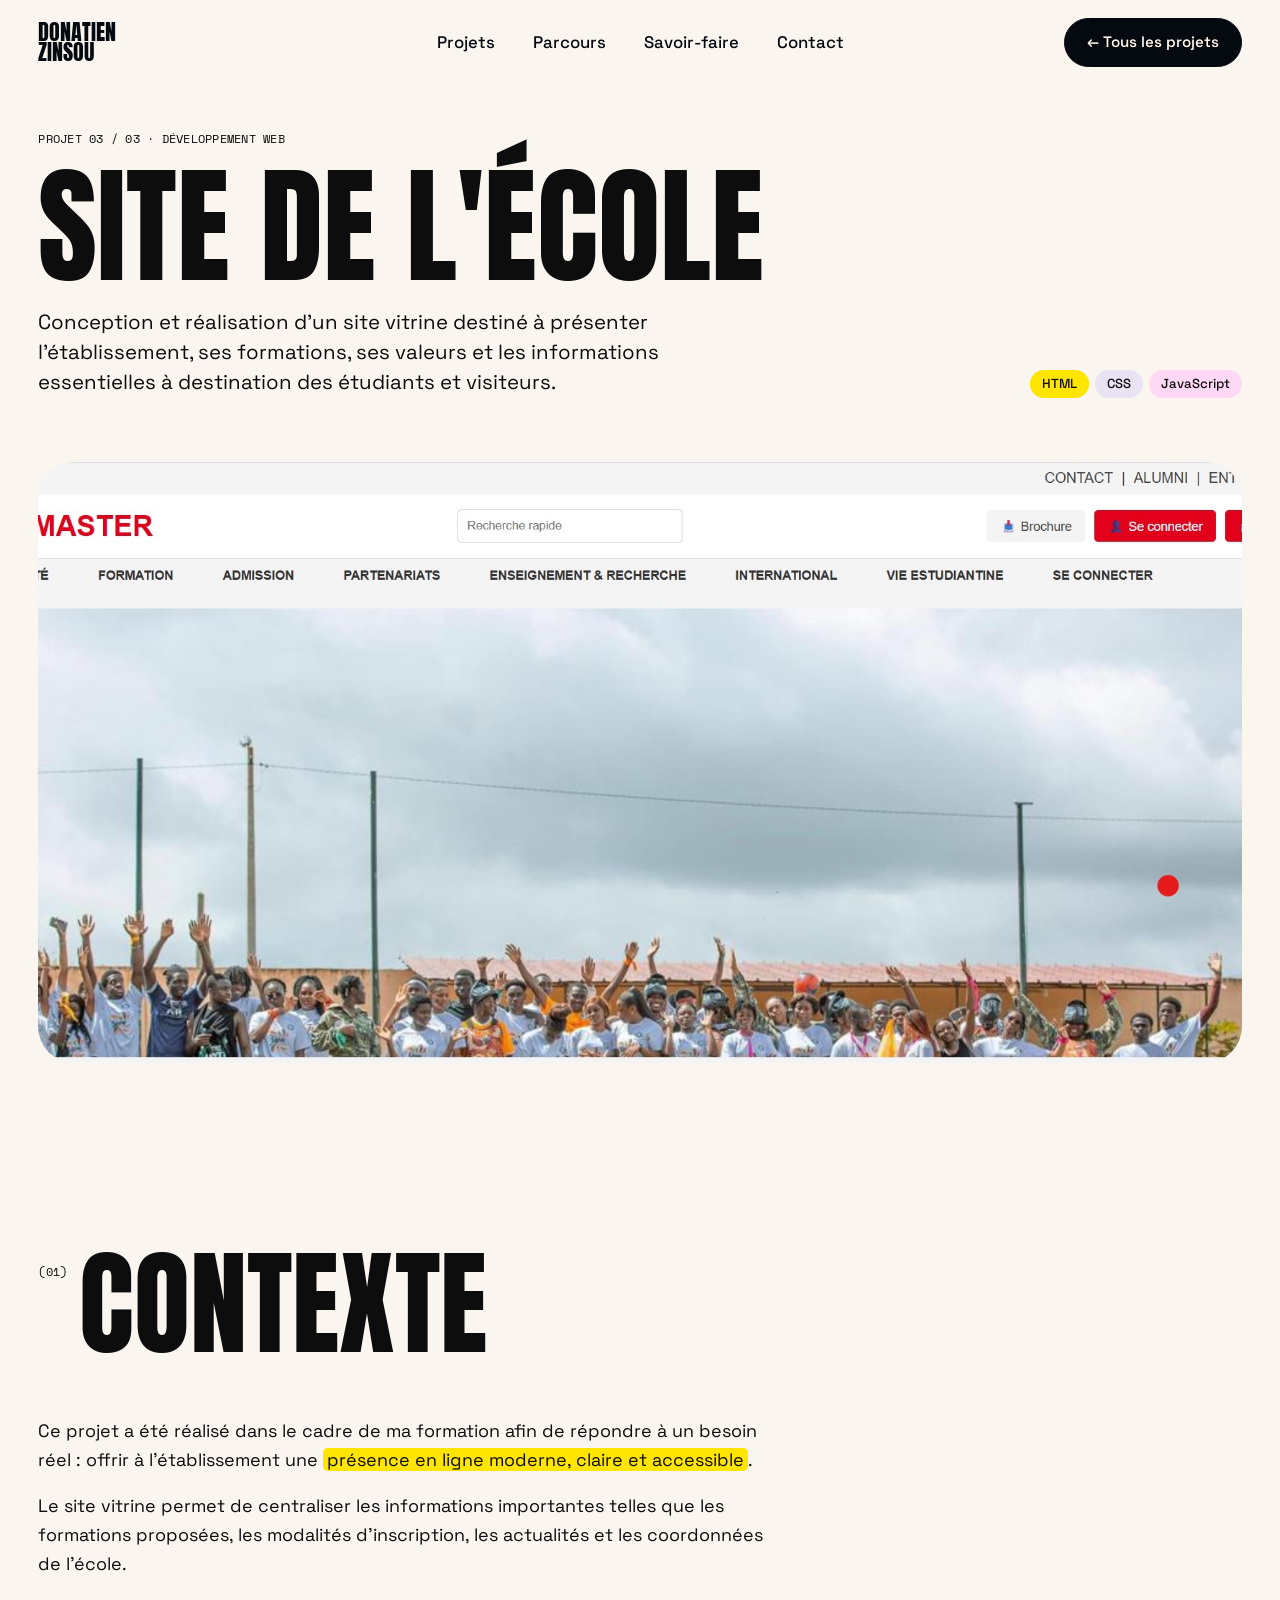
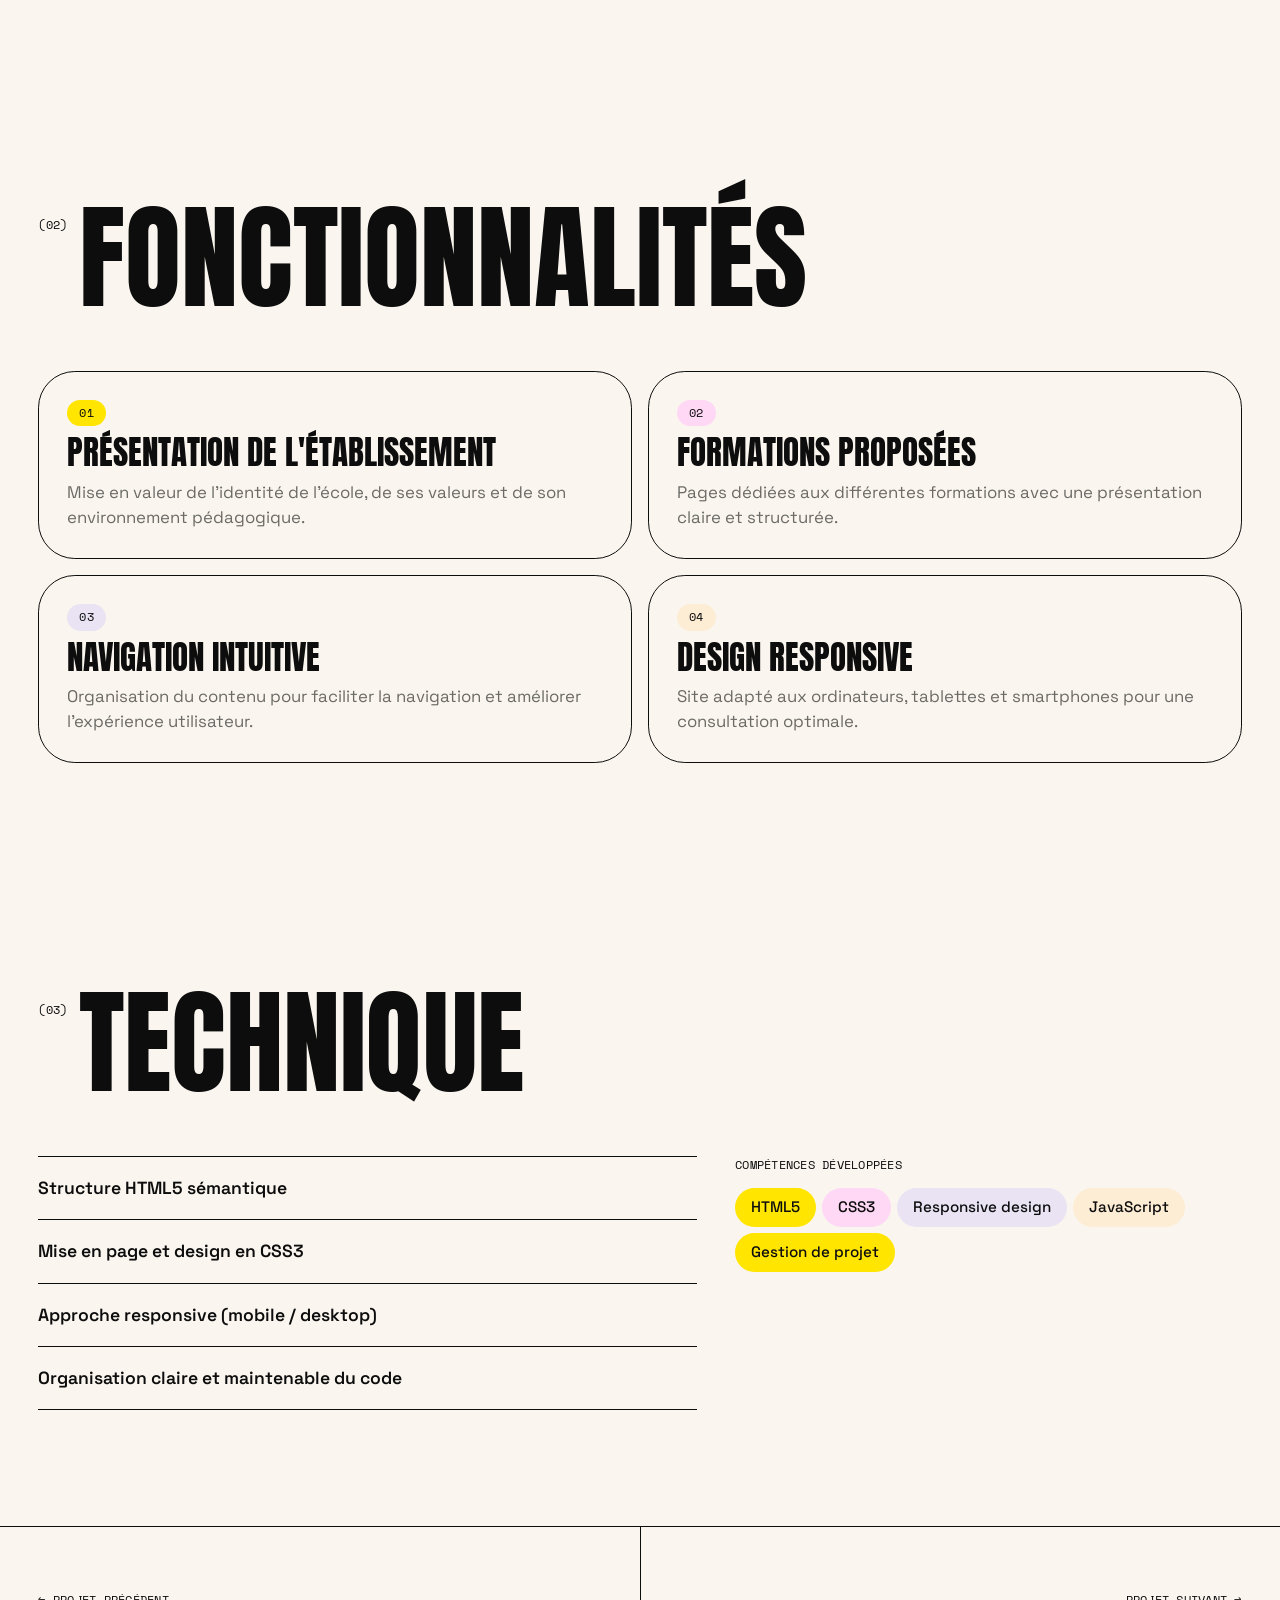
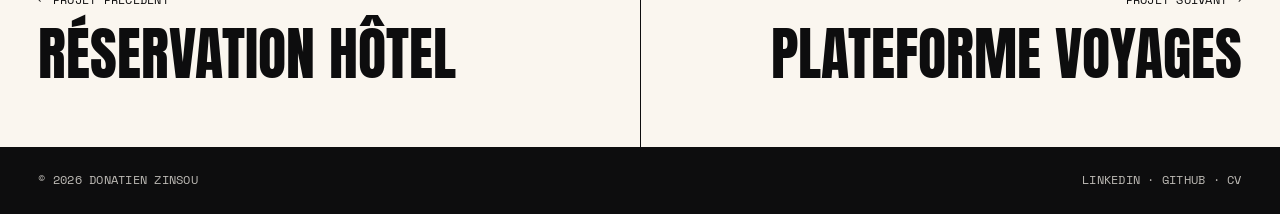
==== projects/ecole.html @ 7772ec8c "Refonte des pages projets" ====
<!DOCTYPE html>
<html lang="fr">

<head>
    <meta charset="UTF-8">
    <meta name="viewport" content="width=device-width, initial-scale=1.0">

    <title>Site de l'école | Donatien Zinsou</title>
    <meta name="description" content="Projet de site vitrine pour un établissement scolaire : présentation, formations, informations et accessibilité.">

    <link rel="icon" href="../assets/img/favicon.svg" type="image/svg+xml">
    <link rel="preconnect" href="https://fonts.googleapis.com">
    <link rel="preconnect" href="https://fonts.gstatic.com" crossorigin>
    <link rel="stylesheet" href="https://fonts.googleapis.com/css2?family=Anton&family=Space+Grotesk:wght@400;500;600;700&family=Space+Mono:wght@400;700&display=swap">
    <link rel="stylesheet" href="../assets/Css/studio.css">

    <script defer src="../assets/js/studio.js"></script>
</head>

<body>

    <header class="header">
        <a class="logo" href="../index.html" aria-label="Donatien Zinsou, accueil">
            <span>Donatien</span>
            <span>Zinsou</span>
        </a>

        <nav class="nav" aria-label="Navigation principale">
            <a href="../index.html#projects">Projets</a>
            <a href="../index.html#experience">Parcours</a>
            <a href="../index.html#skills">Savoir-faire</a>
            <a href="../index.html#contact">Contact</a>
        </nav>

        <div class="header-right">
            <a class="pill-btn" href="../index.html#projects">← Tous les projets</a>
        </div>
    </header>

    <main>

        <section class="p-hero">
            <p class="mono">Projet 03 / 03 · Développement web</p>
            <h1 class="p-title">Site de l'école</h1>

            <div class="p-intro">
                <p class="p-lead">
                    Conception et réalisation d'un site vitrine destiné à présenter l'établissement, ses formations,
                    ses valeurs et les informations essentielles à destination des étudiants et visiteurs.
                </p>
                <ul class="tags">
                    <li class="t-yellow">HTML</li>
                    <li class="t-lilac">CSS</li>
                    <li class="t-pink">JavaScript</li>
                </ul>
            </div>

            <figure class="p-img">
                <img src="../assets/img/site-ecole.jpg" alt="Page d'accueil du site vitrine de l'établissement">
            </figure>
        </section>

        <section class="block">
            <header class="block-head">
                <span class="mono">(01)</span>
                <h2>Contexte</h2>
            </header>

            <div class="p-text">
                <p>
                    Ce projet a été réalisé dans le cadre de ma formation afin de répondre à un besoin réel :
                    offrir à l'établissement une <mark class="hl-yellow">présence en ligne moderne, claire et accessible</mark>.
                </p>
                <p>
                    Le site vitrine permet de centraliser les informations importantes telles que les formations proposées,
                    les modalités d'inscription, les actualités et les coordonnées de l'école.
                </p>
            </div>
        </section>

        <section class="block">
            <header class="block-head">
                <span class="mono">(02)</span>
                <h2>Fonctionnalités</h2>
            </header>

            <ul class="features">
                <li>
                    <span class="mono t-yellow">01</span>
                    <h3>Présentation de l'établissement</h3>
                    <p>Mise en valeur de l'identité de l'école, de ses valeurs et de son environnement pédagogique.</p>
                </li>
                <li>
                    <span class="mono t-pink">02</span>
                    <h3>Formations proposées</h3>
                    <p>Pages dédiées aux différentes formations avec une présentation claire et structurée.</p>
                </li>
                <li>
                    <span class="mono t-lilac">03</span>
                    <h3>Navigation intuitive</h3>
                    <p>Organisation du contenu pour faciliter la navigation et améliorer l'expérience utilisateur.</p>
                </li>
                <li>
                    <span class="mono t-peach">04</span>
                    <h3>Design responsive</h3>
                    <p>Site adapté aux ordinateurs, tablettes et smartphones pour une consultation optimale.</p>
                </li>
            </ul>
        </section>

        <section class="block">
            <header class="block-head">
                <span class="mono">(03)</span>
                <h2>Technique</h2>
            </header>

            <div class="p-tech">
                <div class="rows">
                    <div class="row">Structure HTML5 sémantique</div>
                    <div class="row">Mise en page et design en CSS3</div>
                    <div class="row">Approche responsive (mobile / desktop)</div>
                    <div class="row">Organisation claire et maintenable du code</div>
                </div>

                <div>
                    <p class="mono">Compétences développées</p>
                    <ul class="tags" style="margin-top: 14px">
                        <li class="t-yellow">HTML5</li>
                        <li class="t-pink">CSS3</li>
                        <li class="t-lilac">Responsive design</li>
                        <li class="t-peach">JavaScript</li>
                        <li class="t-yellow">Gestion de projet</li>
                    </ul>
                </div>
            </div>
        </section>

        <nav class="p-nav" aria-label="Navigation entre projets">
            <a href="hotel.html">
                <span class="mono">← Projet précédent</span>
                <strong>Réservation Hôtel</strong>
            </a>
            <a href="voyages.html">
                <span class="mono">Projet suivant →</span>
                <strong>Plateforme Voyages</strong>
            </a>
        </nav>

    </main>

    <footer class="p-footer">
        <div class="footer-bar">
            <span class="mono">© 2026 Donatien Zinsou</span>
            <span class="mono">
                <a href="https://www.linkedin.com/in/donatien-zinsou/" target="_blank" rel="noopener noreferrer">LinkedIn</a> ·
                <a href="https://github.com/DonZ572" target="_blank" rel="noopener noreferrer">GitHub</a> ·
                <a href="../assets/cv/cv.pdf" target="_blank" rel="noopener noreferrer">CV</a>
            </span>
        </div>
    </footer>

</body>

</html>
---- assets/Css/studio.css ----
/* ==========================================================
   PORTFOLIO DONATIEN ZINSOU — style « studio »
   Crème + noir, titres condensés géants, accents pastel,
   boutons pilule, terminal de commandes, nuage de mots.
   ========================================================== */

*,
*::before,
*::after {
    margin: 0;
    padding: 0;
    box-sizing: border-box;
}

:root {
    --cream: #faf6ef;
    --cream-2: #f1ede7;
    --black: #0d0d0e;
    --black-2: #1c1c1e;
    --grey: #6b6a66;
    --line: rgba(13, 13, 14, 0.14);

    --yellow: #ffe500;
    --yellow-soft: #fff490;
    --pink: #ffd8f5;
    --lilac: #e9e3f3;
    --peach: #fdedd4;

    --display: "Anton", "Impact", sans-serif;
    --text: "Space Grotesk", system-ui, sans-serif;
    --mono: "Space Mono", ui-monospace, monospace;

    --pad: clamp(16px, 3vw, 40px);
    --radius: 2.3rem;
    --ease: cubic-bezier(0.65, 0, 0.35, 1);
    --ease-out: cubic-bezier(0.2, 0.8, 0.2, 1);
}

html {
    scroll-behavior: smooth;
    transition: filter 0.4s;
}

/* Effets du terminal */
html.fx-bw {
    filter: grayscale(1);
}

html.fx-negative {
    filter: invert(1) hue-rotate(180deg);
}

body {
    font-family: var(--text);
    font-size: 1.05rem;
    line-height: 1.5;
    color: var(--black);
    background: var(--cream);
    -webkit-font-smoothing: antialiased;
}

img {
    display: block;
    max-width: 100%;
}

a {
    color: inherit;
    text-decoration: none;
}

ul,
ol {
    list-style: none;
}

button {
    font: inherit;
    color: inherit;
}

::selection {
    background: var(--yellow);
    color: var(--black);
}

:focus-visible {
    outline: 2px solid var(--black);
    outline-offset: 3px;
}

kbd {
    display: inline-grid;
    place-items: center;
    min-width: 1.5em;
    padding: 0 0.3em;
    font-family: var(--mono);
    font-size: 0.85em;
    border: 1px solid currentColor;
    border-radius: 0.3rem;
}

.mono {
    font-family: var(--mono);
    font-size: 0.78rem;
    letter-spacing: 0.02em;
    text-transform: uppercase;
}

/* Pastilles pastel */
.t-yellow.t-yellow { background: var(--yellow); }
.t-pink.t-pink { background: var(--pink); }
.t-lilac.t-lilac { background: var(--lilac); }
.t-peach.t-peach { background: var(--peach); }

.pill-btn {
    display: inline-flex;
    align-items: center;
    justify-content: center;
    gap: 8px;
    padding: 12px 22px;
    font-size: 0.95rem;
    font-weight: 600;
    background: transparent;
    border: 1.5px solid var(--black);
    border-radius: 99rem;
    cursor: pointer;
    transition: background 0.25s, color 0.25s, transform 0.25s var(--ease-out);
}

.pill-btn:hover {
    background: var(--black);
    color: var(--cream);
}

.pill-dark {
    background: var(--black);
    color: var(--cream);
}

.pill-dark:hover {
    background: var(--yellow);
    color: var(--black);
    border-color: var(--yellow);
}

.tags {
    display: flex;
    flex-wrap: wrap;
    gap: 6px;
}

.tags li {
    padding: 4px 12px;
    font-size: 0.82rem;
    font-weight: 500;
    border-radius: 99rem;
    background: var(--cream-2);
}

/* ---------- Loader ---------- */

.loader {
    display: none;
}

.js .loader {
    position: fixed;
    inset: 0;
    z-index: 300;
    display: flex;
    flex-direction: column;
    justify-content: center;
    align-items: center;
    background: var(--black);
    color: var(--cream);
    font-family: var(--display);
    font-size: clamp(3rem, 12vw, 10rem);
    line-height: 0.9;
    text-transform: uppercase;
    transition: transform 0.8s var(--ease);
}

.loader span {
    opacity: 0;
    animation: blink-in 0.9s steps(1) forwards;
}

.loader span:nth-child(2) { animation-delay: 0.25s; }
.loader span:nth-child(3) { animation-delay: 0.5s; color: var(--yellow); }

@keyframes blink-in {
    0% { opacity: 0; }
    20% { opacity: 1; }
    30% { opacity: 0; }
    45%, 100% { opacity: 1; }
}

.loader.done {
    transform: translateY(-100%);
}

/* ---------- En-tête ---------- */

.header {
    position: fixed;
    inset: 0 0 auto 0;
    z-index: 100;
    display: grid;
    grid-template-columns: 1fr auto 1fr;
    align-items: center;
    gap: 16px;
    padding: 18px var(--pad);
    color: #fff;
    mix-blend-mode: difference;
}

.logo {
    display: flex;
    flex-direction: column;
    font-family: var(--display);
    font-size: 1.35rem;
    line-height: 0.95;
    text-transform: uppercase;
}

.nav {
    display: flex;
    gap: 4px;
}

.nav a {
    padding: 8px 16px;
    font-weight: 500;
    border: 1.5px solid transparent;
    border-radius: 99rem;
    transition: border-color 0.2s;
}

.nav a:hover {
    border-color: currentColor;
}

.header-right {
    display: flex;
    justify-content: flex-end;
    align-items: center;
    gap: 16px;
}

.hint {
    font-size: 0.9rem;
    background: none;
    border: 0;
    cursor: pointer;
    opacity: 0.85;
}

.header .pill-btn {
    border-color: #fff;
    background: #fff;
    color: #000;
}

.header .pill-btn:hover {
    background: transparent;
    color: #fff;
}

/* ---------- Menu plein écran ---------- */

.menu {
    position: fixed;
    inset: 0;
    z-index: 150;
    display: flex;
    flex-direction: column;
    justify-content: space-between;
    padding: 18px var(--pad) 32px;
    color: var(--cream);
    background: var(--black);
}

.menu[hidden] {
    display: none;
}

.menu-top {
    display: flex;
    justify-content: space-between;
    align-items: center;
}

.menu-top .pill-btn {
    border-color: var(--cream);
}

.menu-top .pill-btn:hover {
    background: var(--cream);
    color: var(--black);
}

.menu-links {
    display: flex;
    flex-direction: column;
}

.menu-links a {
    font-family: var(--display);
    font-size: clamp(3rem, 11vw, 8rem);
    line-height: 0.95;
    text-transform: uppercase;
    transition: color 0.2s, padding 0.3s var(--ease-out);
}

.menu-links a:hover {
    color: var(--yellow);
    padding-left: 0.2em;
}

.menu-bottom {
    display: flex;
    flex-wrap: wrap;
    justify-content: space-between;
    align-items: flex-end;
    gap: 24px;
}

.menu-bottom div {
    display: flex;
    flex-direction: column;
    gap: 4px;
}

.menu-bottom .mono {
    opacity: 0.55;
}

.menu-bottom a:hover {
    color: var(--yellow);
}

.menu-bottom .pill-btn {
    border-color: var(--cream);
}

.menu-bottom .pill-btn:hover {
    background: var(--cream);
    color: var(--black);
}

/* ---------- Terminal ---------- */

.terminal {
    position: fixed;
    inset: 0;
    z-index: 200;
    display: grid;
    place-items: center;
    padding: 16px;
    background: rgba(13, 13, 14, 0.55);
    backdrop-filter: blur(6px);
}

.terminal[hidden] {
    display: none;
}

.terminal-box {
    width: min(640px, 100%);
    padding: 22px;
    color: var(--cream);
    background: var(--black);
    border-radius: 1.4rem;
    box-shadow: 0 30px 80px rgba(0, 0, 0, 0.4);
}

.terminal-head {
    display: flex;
    justify-content: space-between;
    align-items: center;
    margin-bottom: 18px;
    opacity: 0.7;
}

.terminal-x {
    font-family: var(--mono);
    font-size: 0.75rem;
    text-transform: uppercase;
    background: none;
    border: 1px solid currentColor;
    border-radius: 99rem;
    padding: 2px 10px;
    cursor: pointer;
}

.terminal-form {
    display: flex;
    align-items: center;
    gap: 10px;
    padding-bottom: 14px;
    border-bottom: 1px solid rgba(250, 246, 239, 0.2);
}

.terminal-prompt {
    font-family: var(--mono);
    font-size: 1.4rem;
    color: var(--yellow);
}

.terminal-form input {
    flex: 1;
    font-family: var(--mono);
    font-size: 1.3rem;
    color: var(--cream);
    background: none;
    border: 0;
    outline: none;
}

.terminal-form input::placeholder {
    color: rgba(250, 246, 239, 0.35);
}

.terminal-help {
    margin: 14px 0;
    font-size: 0.9rem;
    opacity: 0.6;
}

.terminal-cmds {
    display: flex;
    flex-wrap: wrap;
    gap: 8px;
}

.terminal-cmds button {
    padding: 6px 14px;
    font-family: var(--mono);
    font-size: 0.85rem;
    color: var(--cream);
    background: var(--black-2);
    border: 1px solid rgba(250, 246, 239, 0.15);
    border-radius: 99rem;
    cursor: pointer;
    transition: background 0.2s, color 0.2s;
}

.terminal-cmds button:hover,
.terminal-cmds button.is-match {
    color: var(--black);
    background: var(--yellow);
}

.terminal-out {
    min-height: 1.2em;
    margin-top: 14px;
    color: var(--yellow);
}

/* ---------- Hero ---------- */

.hero {
    position: relative;
    display: grid;
    grid-template-columns: 1fr minmax(240px, 30%);
    grid-template-rows: 1fr auto;
    gap: 32px var(--pad);
    min-height: min(100vh, 1000px);
    padding: 120px var(--pad) 32px;
}

.hero-title {
    align-self: end;
    font-family: var(--display);
    font-weight: 400;
    font-size: clamp(3.6rem, 10.5vw, 11.5rem);
    line-height: 0.94;
    letter-spacing: -0.01em;
    text-transform: uppercase;
}

.hero-title .line {
    display: block;
    overflow: hidden;
    padding-top: 0.1em;
    margin-top: -0.1em;
}

.hero-title .line > span {
    display: inline-block;
    transform: translateY(105%);
    transition: transform 0.9s var(--ease-out);
}

.hero-title .line:nth-child(2) > span { transition-delay: 0.08s; }
.hero-title .line:nth-child(3) > span { transition-delay: 0.16s; }
.hero-title .line:nth-child(4) > span { transition-delay: 0.24s; }

.ready .hero-title .line > span,
html:not(.js) .hero-title .line > span {
    transform: none;
}

.hero-title sup {
    font-size: 0.3em;
    vertical-align: top;
    line-height: 1;
}

.hero-title em {
    font-style: normal;
    color: transparent;
    -webkit-text-stroke: 2px var(--black);
}

.hero-photo {
    position: relative;
    align-self: end;
    aspect-ratio: 3 / 4;
    border-radius: var(--radius);
    background: var(--cream-2);
    transform: rotate(2deg);
}

.hero-photo img {
    width: 100%;
    height: 100%;
    object-fit: cover;
    object-position: center 18%;
    border-radius: inherit;
}

.sticker {
    position: absolute;
    padding: 8px 16px;
    font-weight: 700;
    font-size: 0.95rem;
    border-radius: 99rem;
    border: 1.5px solid var(--black);
    white-space: nowrap;
    box-shadow: 3px 3px 0 var(--black);
}

.sticker-yellow {
    top: 18px;
    left: -28px;
    background: var(--yellow);
    transform: rotate(-8deg);
}

.sticker-pink {
    bottom: 26px;
    right: -18px;
    background: var(--pink);
    transform: rotate(6deg);
}

.hero-foot {
    grid-column: 1 / -1;
    display: flex;
    justify-content: space-between;
    align-items: flex-end;
    gap: 24px;
    padding-top: 20px;
    border-top: 1.5px solid var(--black);
}

.say-hi {
    display: flex;
    align-items: center;
    gap: 16px;
}

.say-hi-label {
    position: relative;
    display: grid;
    overflow: hidden;
    padding: 12px 24px;
    font-weight: 700;
    color: var(--cream);
    background: var(--black);
    border-radius: 99rem;
}

.say-hi-label span {
    grid-area: 1 / 1;
    text-align: center;
    transition: transform 0.4s var(--ease);
}

.say-hi-label span:last-child {
    transform: translateY(140%);
    color: var(--yellow);
}

.say-hi:hover .say-hi-label span:first-child {
    transform: translateY(-140%);
}

.say-hi:hover .say-hi-label span:last-child {
    transform: none;
}

.say-hi-mail {
    font-weight: 500;
    text-decoration: underline;
    text-underline-offset: 4px;
}

/* ---------- Intro ---------- */

.intro {
    padding: clamp(80px, 12vw, 160px) var(--pad);
}

.intro-title {
    max-width: 18ch;
    font-family: var(--display);
    font-weight: 400;
    font-size: clamp(2.6rem, 6vw, 6rem);
    line-height: 1.04;
    text-transform: uppercase;
}

.intro-grid {
    display: grid;
    grid-template-columns: 1.2fr 1fr;
    gap: clamp(32px, 6vw, 96px);
    margin-top: clamp(40px, 6vw, 80px);
}

.intro-grid > p {
    font-size: clamp(1.15rem, 1.6vw, 1.45rem);
    line-height: 1.45;
}

mark {
    padding: 0 0.2em;
    color: inherit;
    border-radius: 0.3rem;
}

.hl-yellow {
    background: var(--yellow);
}

.facts div {
    display: grid;
    grid-template-columns: 110px 1fr;
    gap: 16px;
    padding: 14px 0;
    border-top: 1.5px solid var(--black);
}

.facts div:last-child {
    border-bottom: 1.5px solid var(--black);
}

.facts dt {
    padding-top: 3px;
    color: var(--grey);
}

.facts dd {
    font-weight: 600;
}

.intro-actions {
    display: flex;
    flex-wrap: wrap;
    gap: 12px;
    margin-top: 48px;
}

/* ---------- Blocs ---------- */

.block {
    padding: clamp(64px, 9vw, 120px) var(--pad);
}

.block-head {
    display: flex;
    align-items: flex-start;
    gap: 12px;
    margin-bottom: clamp(32px, 5vw, 64px);
}

.block-head h2 {
    font-family: var(--display);
    font-weight: 400;
    font-size: clamp(3.2rem, 9vw, 9rem);
    line-height: 0.85;
    text-transform: uppercase;
}

.block-head .mono {
    padding-top: 0.6em;
}

.block-dark {
    color: var(--cream);
    background: var(--black);
    border-radius: var(--radius) var(--radius) 0 0;
}

.block-dark + .block {
    border-radius: 0;
}

/* Projets */
.works {
    display: grid;
    grid-template-columns: 1fr 1fr;
    gap: var(--pad);
}

.work {
    display: flex;
    flex-direction: column;
    gap: 18px;
}

.work-img {
    aspect-ratio: 16 / 10;
    overflow: hidden;
    background: var(--cream-2);
    border-radius: var(--radius);
}

.work-img img {
    width: 100%;
    height: 100%;
    object-fit: cover;
    object-position: top center;
    transition: transform 0.8s var(--ease-out);
}

.work:hover .work-img img {
    transform: scale(1.04);
}

.work-info {
    display: flex;
    justify-content: space-between;
    align-items: flex-start;
    gap: 16px;
}

.work h3 {
    font-family: var(--display);
    font-weight: 400;
    font-size: clamp(2rem, 3.4vw, 3.2rem);
    line-height: 1;
    text-transform: uppercase;
}

.work-info p {
    margin-top: 4px;
    font-weight: 500;
    color: var(--grey);
}

.work-info .tags {
    justify-content: flex-end;
    max-width: 50%;
}

.work-desc {
    max-width: 60ch;
    color: var(--grey);
}

.works-small {
    display: grid;
    grid-template-columns: repeat(3, 1fr);
    gap: var(--pad);
    margin-top: clamp(48px, 6vw, 80px);
    padding-top: 28px;
    border-top: 1.5px solid var(--black);
}

.works-small a {
    display: flex;
    flex-direction: column;
    gap: 6px;
}

.works-small img {
    aspect-ratio: 16 / 10;
    width: 100%;
    margin-bottom: 10px;
    object-fit: cover;
    object-position: top center;
    border-radius: 1.2rem;
    filter: grayscale(1);
    transition: filter 0.4s;
}

.works-small a:hover img {
    filter: none;
}

.ws-title {
    font-size: 1.3rem;
    font-weight: 700;
}

.ws-desc {
    color: var(--grey);
    font-size: 0.95rem;
}

.works-small .mono {
    margin-top: 4px;
}

/* Lignes (parcours, formation) */
.rows {
    border-top: 1.5px solid var(--black);
}

.row {
    border-bottom: 1.5px solid var(--black);
}

.row summary,
.row-line {
    display: grid;
    grid-template-columns: 130px 1.6fr 1fr 170px 28px;
    align-items: center;
    gap: 20px;
    padding: 22px 0;
    list-style: none;
    cursor: pointer;
}

.row-line {
    grid-template-columns: 130px 1.6fr 1fr 170px;
    cursor: default;
}

.row summary::-webkit-details-marker {
    display: none;
}

.row-cat {
    justify-self: start;
    padding: 4px 12px;
    font-size: 0.8rem;
    font-weight: 600;
    border-radius: 99rem;
    background: var(--cream-2);
}

.row-title {
    font-size: clamp(1.15rem, 1.8vw, 1.6rem);
    font-weight: 700;
    line-height: 1.2;
    transition: transform 0.3s var(--ease-out);
}

.row summary:hover .row-title {
    transform: translateX(8px);
}

.row-org {
    color: var(--grey);
    font-weight: 500;
}

.row-date {
    text-align: right;
}

.row-plus {
    position: relative;
    width: 22px;
    height: 22px;
}

.row-plus::before,
.row-plus::after {
    content: "";
    position: absolute;
    top: 50%;
    left: 0;
    width: 100%;
    height: 2px;
    background: currentColor;
    transition: transform 0.3s var(--ease);
}

.row-plus::after {
    transform: rotate(90deg);
}

.row[open] .row-plus::after {
    transform: rotate(0);
}

.row-body {
    display: grid;
    gap: 6px;
    padding: 0 0 26px calc(130px + 20px);
    max-width: calc(130px + 20px + 70ch);
}

.row-body li,
.row-body ul li {
    position: relative;
    padding-left: 18px;
    color: var(--grey);
}

.row-body li::before {
    content: "→";
    position: absolute;
    left: 0;
    color: var(--black);
}

.row-body ul {
    display: grid;
    gap: 6px;
}

.row-stat {
    margin-bottom: 8px;
    font-size: 1.15rem;
}

.row-stat strong {
    padding: 0 0.25em;
    background: var(--yellow);
    border-radius: 0.3rem;
}

.certs {
    display: flex;
    flex-wrap: wrap;
    align-items: center;
    gap: 16px;
    margin-top: 36px;
}

.certs .tags li {
    padding: 8px 16px;
    font-size: 0.92rem;
}

/* Savoir-faire */
.services {
    border-top: 1.5px solid rgba(250, 246, 239, 0.3);
}

.services li {
    display: grid;
    grid-template-columns: 70px 1fr 1fr;
    grid-template-areas:
        "num title tags"
        "num desc tags";
    column-gap: 24px;
    padding: 30px 0;
    border-bottom: 1.5px solid rgba(250, 246, 239, 0.3);
    transition: color 0.3s;
}

.services .mono {
    grid-area: num;
    padding-top: 0.8em;
    opacity: 0.6;
}

.services h3 {
    grid-area: title;
    font-family: var(--display);
    font-weight: 400;
    font-size: clamp(2rem, 4.4vw, 4.2rem);
    line-height: 1;
    text-transform: uppercase;
    transition: color 0.3s;
}

.services li:hover h3 {
    color: var(--yellow);
}

.services p {
    grid-area: desc;
    margin-top: 8px;
    opacity: 0.7;
}

.services .tags {
    grid-area: tags;
    align-content: center;
    justify-content: flex-end;
}

.services .tags li {
    display: block;
    padding: 6px 14px;
    color: var(--cream);
    background: var(--black-2);
    border: 1px solid rgba(250, 246, 239, 0.2);
}

/* Hors cadre */
.stickers {
    display: flex;
    flex-wrap: wrap;
    gap: 14px;
}

.stickers li {
    padding: 14px 28px;
    font-family: var(--display);
    font-size: clamp(1.8rem, 4vw, 3.4rem);
    line-height: 1;
    text-transform: uppercase;
    border: 1.5px solid var(--black);
    border-radius: 99rem;
    transition: transform 0.3s var(--ease-out);
}

.stickers li:nth-child(odd) { transform: rotate(-2deg); }
.stickers li:nth-child(even) { transform: rotate(2deg); }

.stickers li:hover {
    transform: rotate(0) scale(1.05);
}

/* ---------- Contact ---------- */

.contact {
    padding: clamp(80px, 10vw, 140px) var(--pad);
    color: var(--cream);
    background: var(--black);
}

.contact-title {
    font-family: var(--display);
    font-weight: 400;
    font-size: clamp(4.5rem, 16vw, 16rem);
    line-height: 0.85;
    text-transform: uppercase;
}

.contact-mail {
    display: inline-block;
    margin-top: 28px;
    font-size: clamp(1.3rem, 3.4vw, 2.8rem);
    font-weight: 600;
    word-break: break-word;
    border-bottom: 3px solid var(--yellow);
    transition: color 0.2s;
}

.contact-mail:hover {
    color: var(--yellow);
}

.contact-grid {
    display: grid;
    grid-template-columns: 1fr 1.4fr;
    gap: clamp(40px, 6vw, 96px);
    margin-top: clamp(56px, 7vw, 96px);
}

.contact-list div {
    display: grid;
    grid-template-columns: 110px 1fr;
    gap: 16px;
    padding: 14px 0;
    border-top: 1.5px solid rgba(250, 246, 239, 0.25);
}

.contact-list dt {
    padding-top: 3px;
    opacity: 0.55;
}

.contact-list a:hover {
    color: var(--yellow);
}

.form {
    display: grid;
    grid-template-columns: 1fr 1fr;
    gap: 14px;
}

.form label {
    display: flex;
    flex-direction: column;
    gap: 6px;
}

.form label .mono {
    opacity: 0.6;
}

.form .wide {
    grid-column: 1 / -1;
}

.form input,
.form textarea {
    width: 100%;
    padding: 14px 20px;
    font: inherit;
    color: var(--cream);
    background: var(--black-2);
    border: 1.5px solid rgba(250, 246, 239, 0.18);
    border-radius: 1.4rem;
    resize: vertical;
    transition: border-color 0.2s;
}

.form input {
    border-radius: 99rem;
}

.form input::placeholder,
.form textarea::placeholder {
    color: rgba(250, 246, 239, 0.35);
}

.form input:focus,
.form textarea:focus {
    outline: none;
    border-color: var(--yellow);
}

.form .pill-btn {
    margin-top: 6px;
    padding: 16px;
    color: var(--black);
    background: var(--yellow);
    border-color: var(--yellow);
}

.form .pill-btn:hover {
    color: var(--black);
    background: var(--cream);
    border-color: var(--cream);
}

.form-msg {
    grid-column: 1 / -1;
    padding: 12px 18px;
    font-weight: 500;
    border-radius: 1rem;
}

.form-ok {
    color: var(--black);
    background: var(--yellow);
}

.form-err {
    color: var(--black);
    background: var(--pink);
}

.form-err ul {
    margin-top: 4px;
    padding-left: 18px;
    list-style: disc;
}

/* ---------- Pied de page : nuage de mots ---------- */

.footer {
    padding: clamp(64px, 8vw, 120px) var(--pad) 24px;
    color: var(--cream);
    background: var(--black);
    border-top: 1.5px solid rgba(250, 246, 239, 0.2);
}

.cloud {
    display: flex;
    flex-wrap: wrap;
    align-items: baseline;
    gap: 0 0.25em;
    font-family: var(--display);
    font-size: clamp(2.6rem, 8vw, 8rem);
    line-height: 1;
    text-transform: uppercase;
}

.cloud > span:not(.cloud-word) {
    color: rgba(250, 246, 239, 0.35);
}

.cloud-word {
    display: inline-block;
    transition: opacity 0.25s, transform 0.25s var(--ease);
}

.cloud-word:nth-of-type(3) {
    color: var(--yellow);
}

.cloud-word.swap {
    opacity: 0;
    transform: translateY(-0.2em);
}

.footer-bar {
    display: flex;
    flex-wrap: wrap;
    justify-content: space-between;
    gap: 12px 24px;
    margin-top: clamp(48px, 6vw, 96px);
    padding-top: 18px;
    border-top: 1.5px solid rgba(250, 246, 239, 0.2);
    opacity: 0.75;
}

.footer-bar a:hover {
    color: var(--yellow);
}

.link-btn {
    background: none;
    border: 0;
    text-decoration: underline;
    cursor: pointer;
}

/* ---------- Pages projets ---------- */

.p-hero {
    padding: 130px var(--pad) clamp(48px, 6vw, 80px);
}

.p-title {
    margin: 18px 0 24px;
    font-family: var(--display);
    font-weight: 400;
    font-size: clamp(3.4rem, 10vw, 10rem);
    line-height: 0.92;
    text-transform: uppercase;
}

.p-intro {
    display: grid;
    grid-template-columns: 1.3fr 1fr;
    gap: 24px var(--pad);
    align-items: end;
}

.p-lead {
    font-size: clamp(1.15rem, 1.6vw, 1.45rem);
    line-height: 1.45;
}

.p-intro .tags {
    justify-content: flex-end;
}

.p-img {
    margin-top: clamp(32px, 5vw, 64px);
    aspect-ratio: 16 / 8;
    overflow: hidden;
    background: var(--cream-2);
    border-radius: var(--radius);
}

.p-img img {
    width: 100%;
    height: 100%;
    object-fit: cover;
    object-position: top center;
}

.p-text {
    display: grid;
    gap: 18px;
    max-width: 68ch;
    font-size: clamp(1.05rem, 1.4vw, 1.25rem);
    line-height: 1.6;
}

.features {
    display: grid;
    grid-template-columns: repeat(2, 1fr);
    gap: 16px;
}

.features li {
    display: flex;
    flex-direction: column;
    gap: 10px;
    padding: 28px;
    border: 1.5px solid var(--black);
    border-radius: var(--radius);
}

.features .mono {
    align-self: flex-start;
    padding: 4px 12px;
    border-radius: 99rem;
}

.features h3 {
    font-family: var(--display);
    font-weight: 400;
    font-size: clamp(1.7rem, 2.6vw, 2.4rem);
    line-height: 1;
    text-transform: uppercase;
}

.features p {
    color: var(--grey);
}

.p-tech {
    display: grid;
    grid-template-columns: 1.3fr 1fr;
    gap: var(--pad);
    align-items: start;
}

.p-tech .rows .row {
    padding: 18px 0;
    font-size: 1.1rem;
    font-weight: 600;
}

.p-tech .tags li {
    padding: 8px 16px;
    font-size: 0.95rem;
}

.p-nav {
    display: grid;
    grid-template-columns: 1fr 1fr;
    border-top: 1.5px solid var(--black);
}

.p-nav a {
    display: flex;
    flex-direction: column;
    gap: 16px;
    padding: clamp(32px, 5vw, 64px) var(--pad);
    transition: background 0.3s, color 0.3s;
}

.p-nav a + a {
    text-align: right;
    border-left: 1.5px solid var(--black);
}

.p-nav a:hover {
    color: var(--cream);
    background: var(--black);
}

.p-nav strong {
    font-family: var(--display);
    font-weight: 400;
    font-size: clamp(1.8rem, 4.5vw, 4rem);
    line-height: 1;
    text-transform: uppercase;
}

.p-footer {
    padding: 24px var(--pad);
    color: var(--cream);
    background: var(--black);
}

.p-footer .footer-bar {
    margin-top: 0;
    padding-top: 0;
    border-top: 0;
}

@media (max-width: 760px) {
    .p-intro,
    .p-tech,
    .features {
        grid-template-columns: 1fr;
    }

    .p-intro .tags {
        justify-content: flex-start;
    }

    .p-img {
        aspect-ratio: 4 / 3;
    }

    .p-nav {
        grid-template-columns: 1fr;
    }

    .p-nav a + a {
        text-align: left;
        border-left: 0;
        border-top: 1.5px solid var(--black);
    }
}

/* ---------- Apparition au scroll ---------- */

.reveal {
    opacity: 0;
    transform: translateY(40px);
    transition: opacity 0.8s var(--ease-out), transform 0.8s var(--ease-out);
}

.reveal.visible {
    opacity: 1;
    transform: none;
}

/* ==========================================================
   RESPONSIVE
   ========================================================== */

@media (max-width: 1024px) {
    .nav,
    .hint {
        display: none;
    }

    .header {
        grid-template-columns: 1fr auto;
    }

    .row summary {
        grid-template-columns: 110px 1fr 140px 24px;
    }

    .row-line {
        grid-template-columns: 110px 1fr 140px;
    }

    .row-org {
        grid-column: 2;
        grid-row: 2;
        margin-top: -14px;
    }

    .row-body {
        padding-left: calc(110px + 20px);
    }

    .services li {
        grid-template-columns: 50px 1fr;
        grid-template-areas:
            "num title"
            "num desc"
            "num tags";
    }

    .services .tags {
        justify-content: flex-start;
        margin-top: 16px;
    }
}

@media (max-width: 760px) {
    .hero {
        grid-template-columns: 1fr;
        grid-template-rows: auto;
        min-height: 0;
        padding-top: 110px;
    }

    .hero-photo {
        width: 72%;
        max-width: 320px;
        justify-self: end;
        margin-right: 18px;
    }

    .hero-foot {
        flex-direction: column;
        align-items: flex-start;
    }

    .say-hi {
        flex-wrap: wrap;
    }

    .intro-grid,
    .works,
    .works-small,
    .contact-grid,
    .form {
        grid-template-columns: 1fr;
    }

    .work-info {
        flex-direction: column;
    }

    .work-info .tags {
        justify-content: flex-start;
        max-width: none;
    }

    .row summary {
        grid-template-columns: 1fr 24px;
        gap: 8px 12px;
    }

    .row-line {
        grid-template-columns: 1fr;
        gap: 8px;
    }

    .row summary > *,
    .row-line > * {
        grid-column: 1;
        grid-row: auto;
        margin: 0;
    }

    .row-plus {
        grid-column: 2 !important;
        grid-row: 1 !important;
    }

    .row-date {
        text-align: left;
    }

    .row-body {
        padding-left: 0;
    }

    .facts div,
    .contact-list div {
        grid-template-columns: 1fr;
        gap: 2px;
    }

    .services li {
        grid-template-columns: 34px 1fr;
        column-gap: 12px;
    }

    .services h3 {
        font-size: 1.85rem;
    }

    .menu-bottom {
        flex-direction: column;
        align-items: flex-start;
    }
}

@media (prefers-reduced-motion: reduce) {
    *,
    *::before,
    *::after {
        animation: none !important;
        transition: none !important;
    }

    html {
        scroll-behavior: auto;
    }

    .js .loader {
        display: none;
    }

    .hero-title .line > span,
    .reveal {
        opacity: 1;
        transform: none;
    }
}
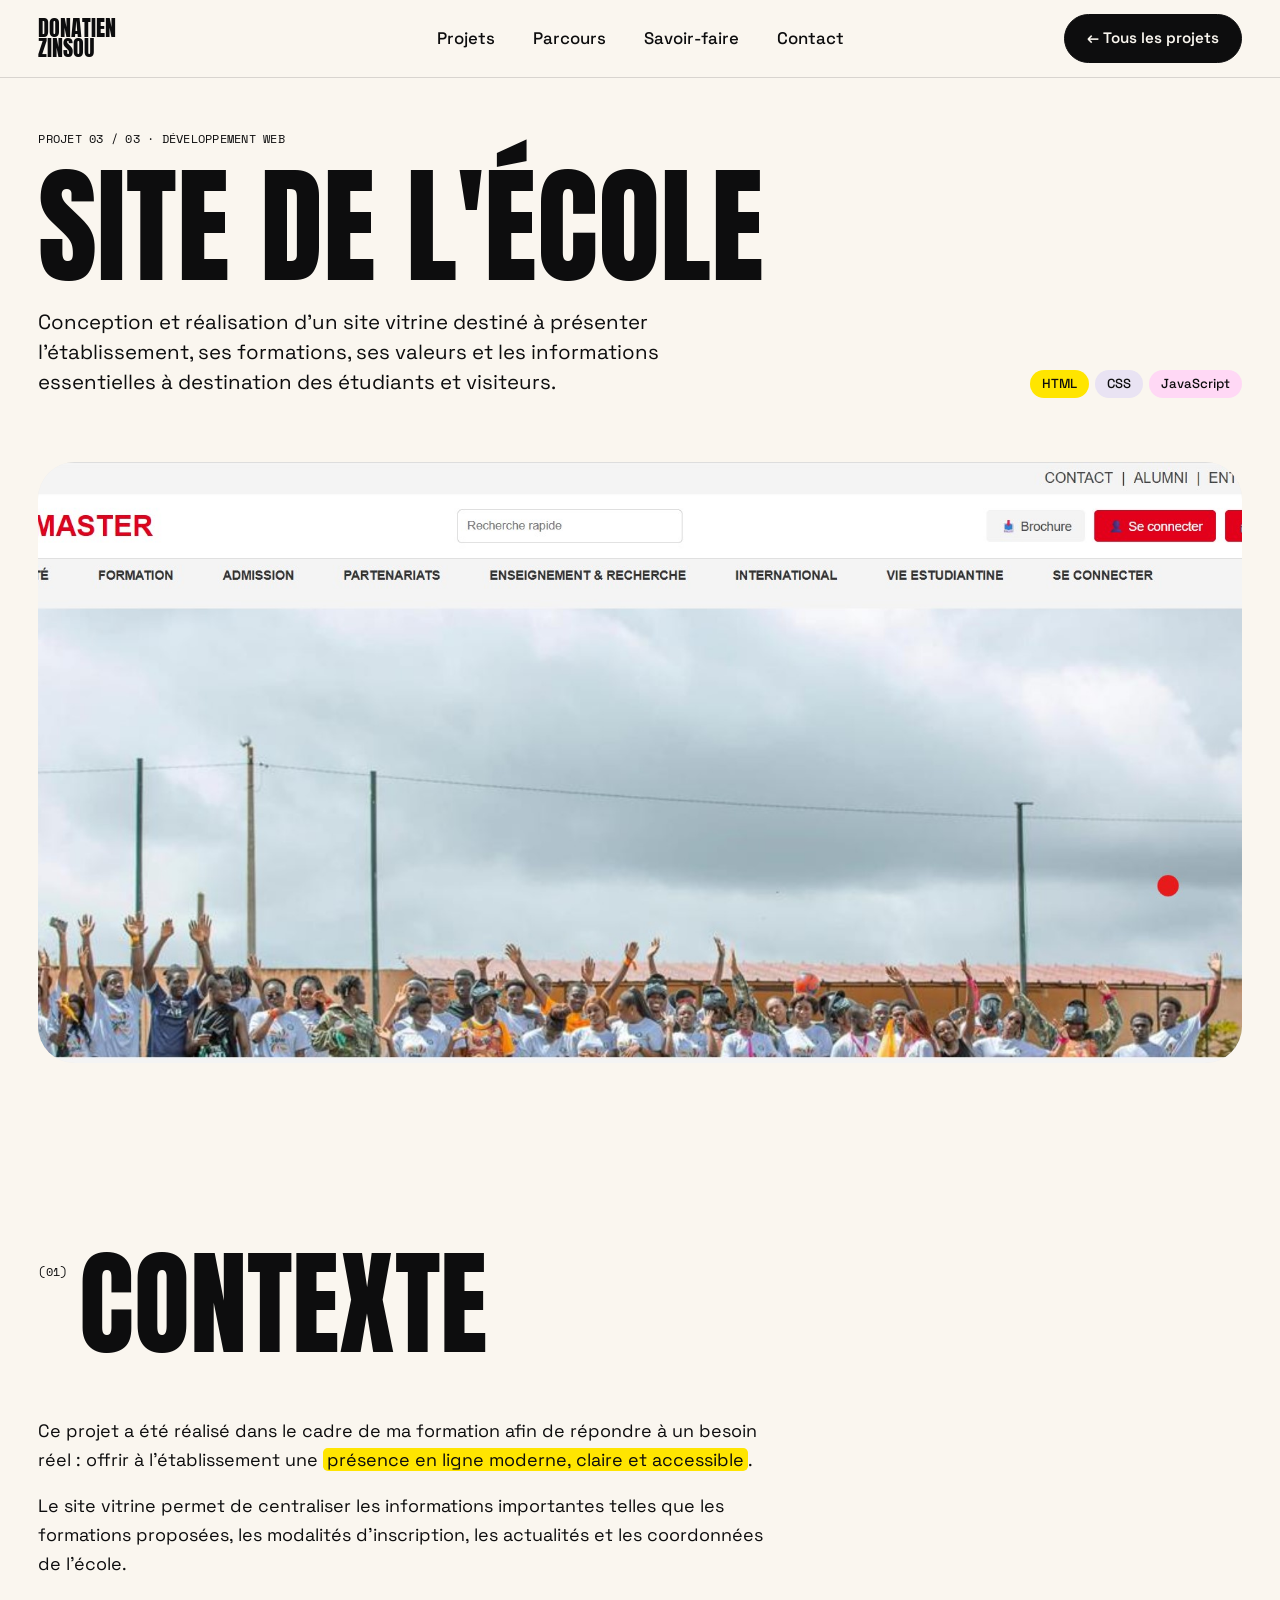
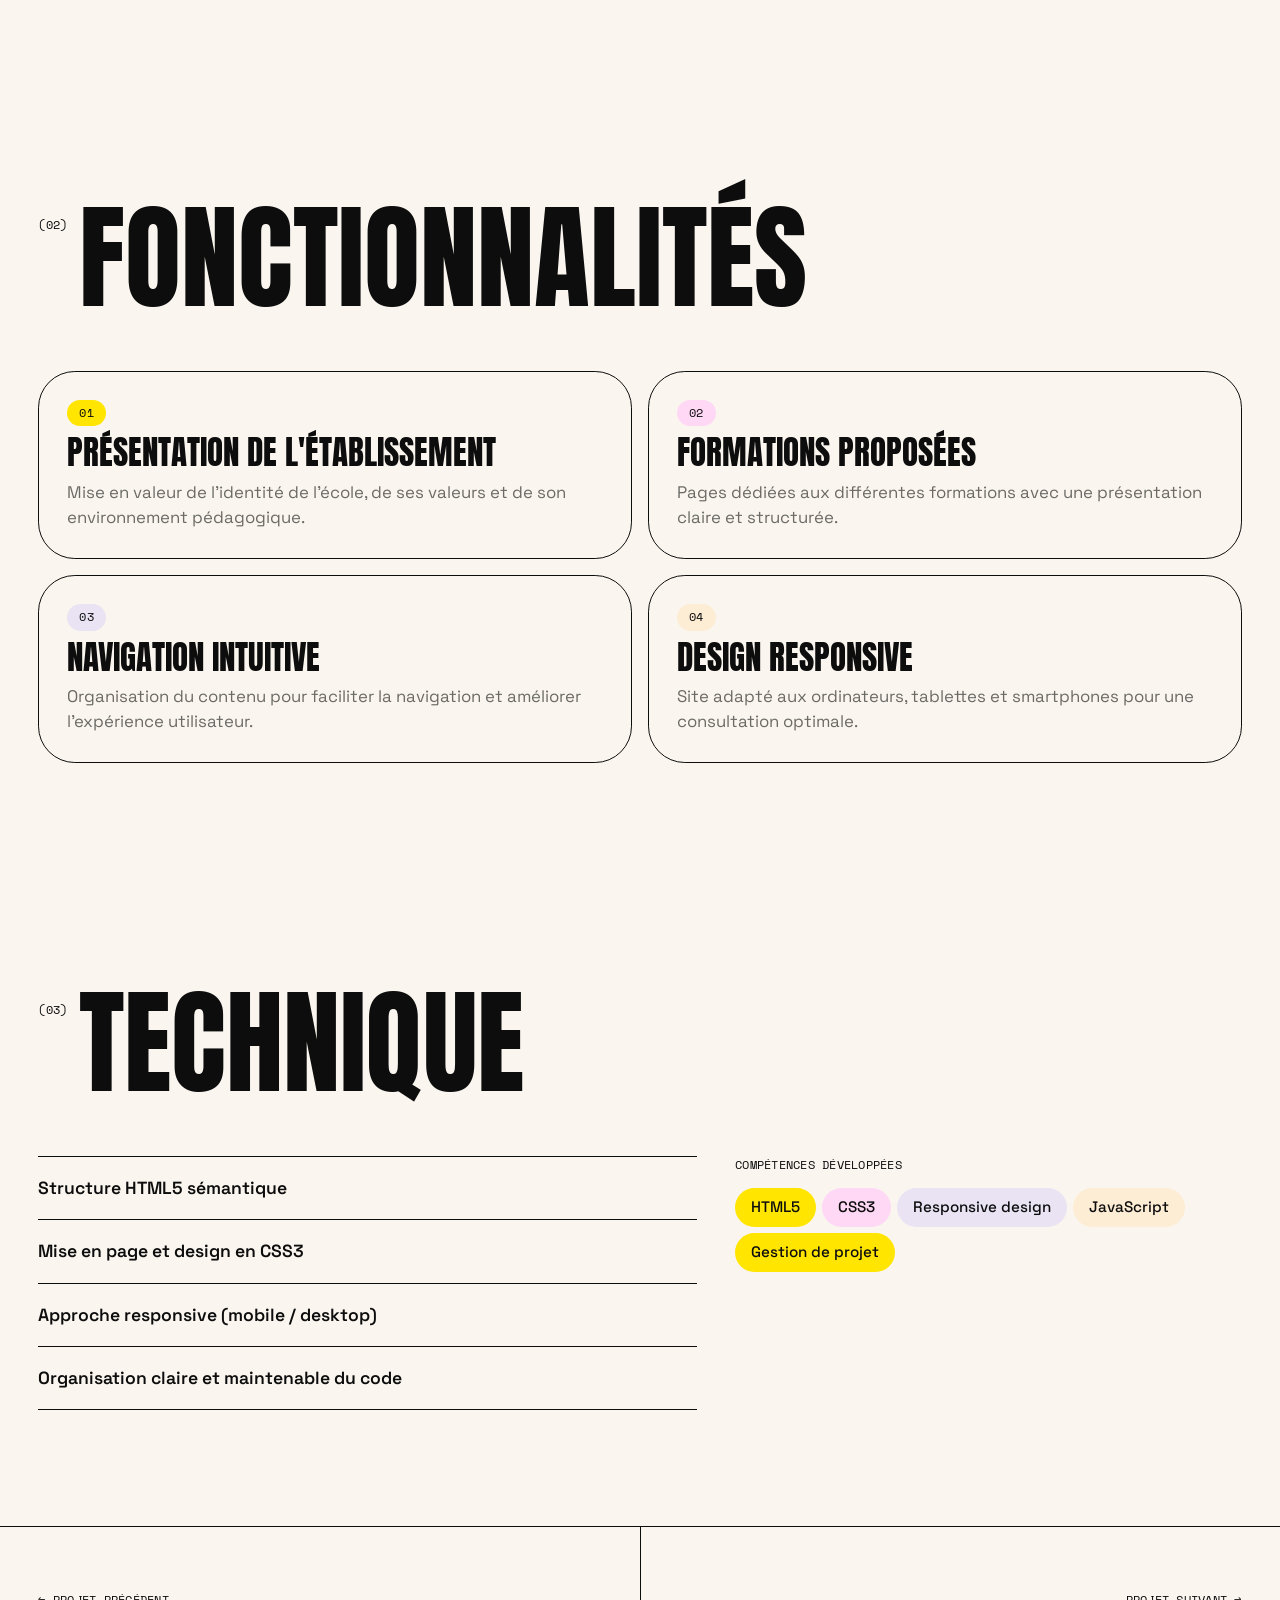
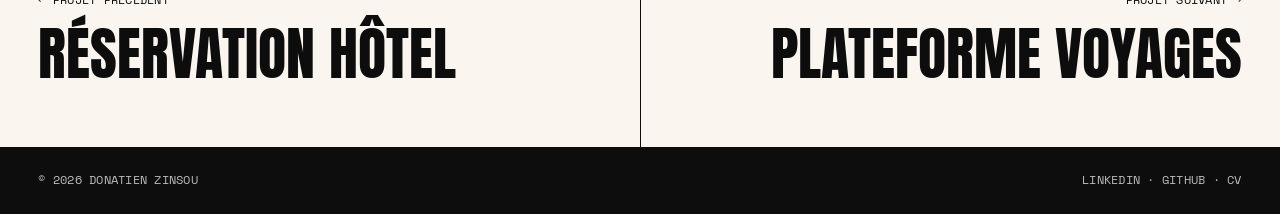
==== commit ad04da0c: "Ajout de la section progression et améliorations" ====
--- a/projects/ecole.html
+++ b/projects/ecole.html
@@ -8,6 +8,7 @@
     <title>Site de l'école | Donatien Zinsou</title>
     <meta name="description" content="Projet de site vitrine pour un établissement scolaire : présentation, formations, informations et accessibilité.">
 
+    <link rel="canonical" href="https://donz572.github.io/Portfolio/projects/ecole.html">
     <link rel="icon" href="../assets/img/favicon.svg" type="image/svg+xml">
     <link rel="preconnect" href="https://fonts.googleapis.com">
     <link rel="preconnect" href="https://fonts.gstatic.com" crossorigin>
--- a/assets/Css/studio.css
+++ b/assets/Css/studio.css
@@ -210,9 +210,11 @@
     grid-template-columns: 1fr auto 1fr;
     align-items: center;
     gap: 16px;
-    padding: 18px var(--pad);
-    color: #fff;
-    mix-blend-mode: difference;
+    padding: 14px var(--pad);
+    color: var(--black);
+    background: rgba(250, 246, 239, 0.92);
+    backdrop-filter: blur(10px);
+    border-bottom: 1.5px solid var(--line);
 }
 
 .logo {
@@ -257,14 +259,15 @@
 }
 
 .header .pill-btn {
-    border-color: #fff;
-    background: #fff;
-    color: #000;
+    border-color: var(--black);
+    background: var(--black);
+    color: var(--cream);
 }
 
 .header .pill-btn:hover {
-    background: transparent;
-    color: #fff;
+    background: var(--yellow);
+    border-color: var(--yellow);
+    color: var(--black);
 }
 
 /* ---------- Menu plein écran ---------- */
@@ -592,14 +595,21 @@
 .say-hi-label span:last-child {
     transform: translateY(140%);
     color: var(--yellow);
+    visibility: hidden;
 }
 
 .say-hi:hover .say-hi-label span:first-child {
     transform: translateY(-140%);
 }
 
-.say-hi:hover .say-hi-label span:last-child {
+.say-hi:hover .say-hi-label span:last-child,
+.say-hi:focus-visible .say-hi-label span:last-child {
     transform: none;
+    visibility: visible;
+}
+
+.say-hi:focus-visible .say-hi-label span:first-child {
+    transform: translateY(-140%);
 }
 
 .say-hi-mail {
@@ -1230,6 +1240,88 @@
     cursor: pointer;
 }
 
+/* ---------- Progression ---------- */
+
+.progress-lead {
+    margin-bottom: 40px;
+}
+
+.steps {
+    display: grid;
+    grid-template-columns: repeat(4, 1fr);
+    gap: 16px;
+    counter-reset: none;
+}
+
+.steps li {
+    display: flex;
+    flex-direction: column;
+    gap: 10px;
+    padding: 24px;
+    border: 1.5px solid var(--black);
+    border-radius: var(--radius);
+}
+
+.steps .row-cat {
+    align-self: flex-start;
+}
+
+.steps h3 {
+    font-family: var(--display);
+    font-weight: 400;
+    font-size: clamp(1.6rem, 2.2vw, 2.1rem);
+    line-height: 1;
+    text-transform: uppercase;
+}
+
+.steps p:last-child {
+    color: var(--grey);
+}
+
+.progress-grid {
+    display: grid;
+    grid-template-columns: 1fr 1fr;
+    gap: var(--pad);
+    margin-top: 40px;
+    padding-top: 28px;
+    border-top: 1.5px solid var(--black);
+}
+
+.progress-grid .mono {
+    margin-bottom: 10px;
+}
+
+/* ---------- Crédits ---------- */
+
+.credits {
+    margin-top: 18px;
+    font-size: 0.85rem;
+    line-height: 1.6;
+    opacity: 0.7;
+}
+
+.credits a {
+    text-decoration: underline;
+    text-underline-offset: 3px;
+}
+
+.credits a:hover {
+    color: var(--yellow);
+}
+
+@media (max-width: 1024px) {
+    .steps {
+        grid-template-columns: 1fr 1fr;
+    }
+}
+
+@media (max-width: 760px) {
+    .steps,
+    .progress-grid {
+        grid-template-columns: 1fr;
+    }
+}
+
 /* ---------- Pages projets ---------- */
 
 .p-hero {
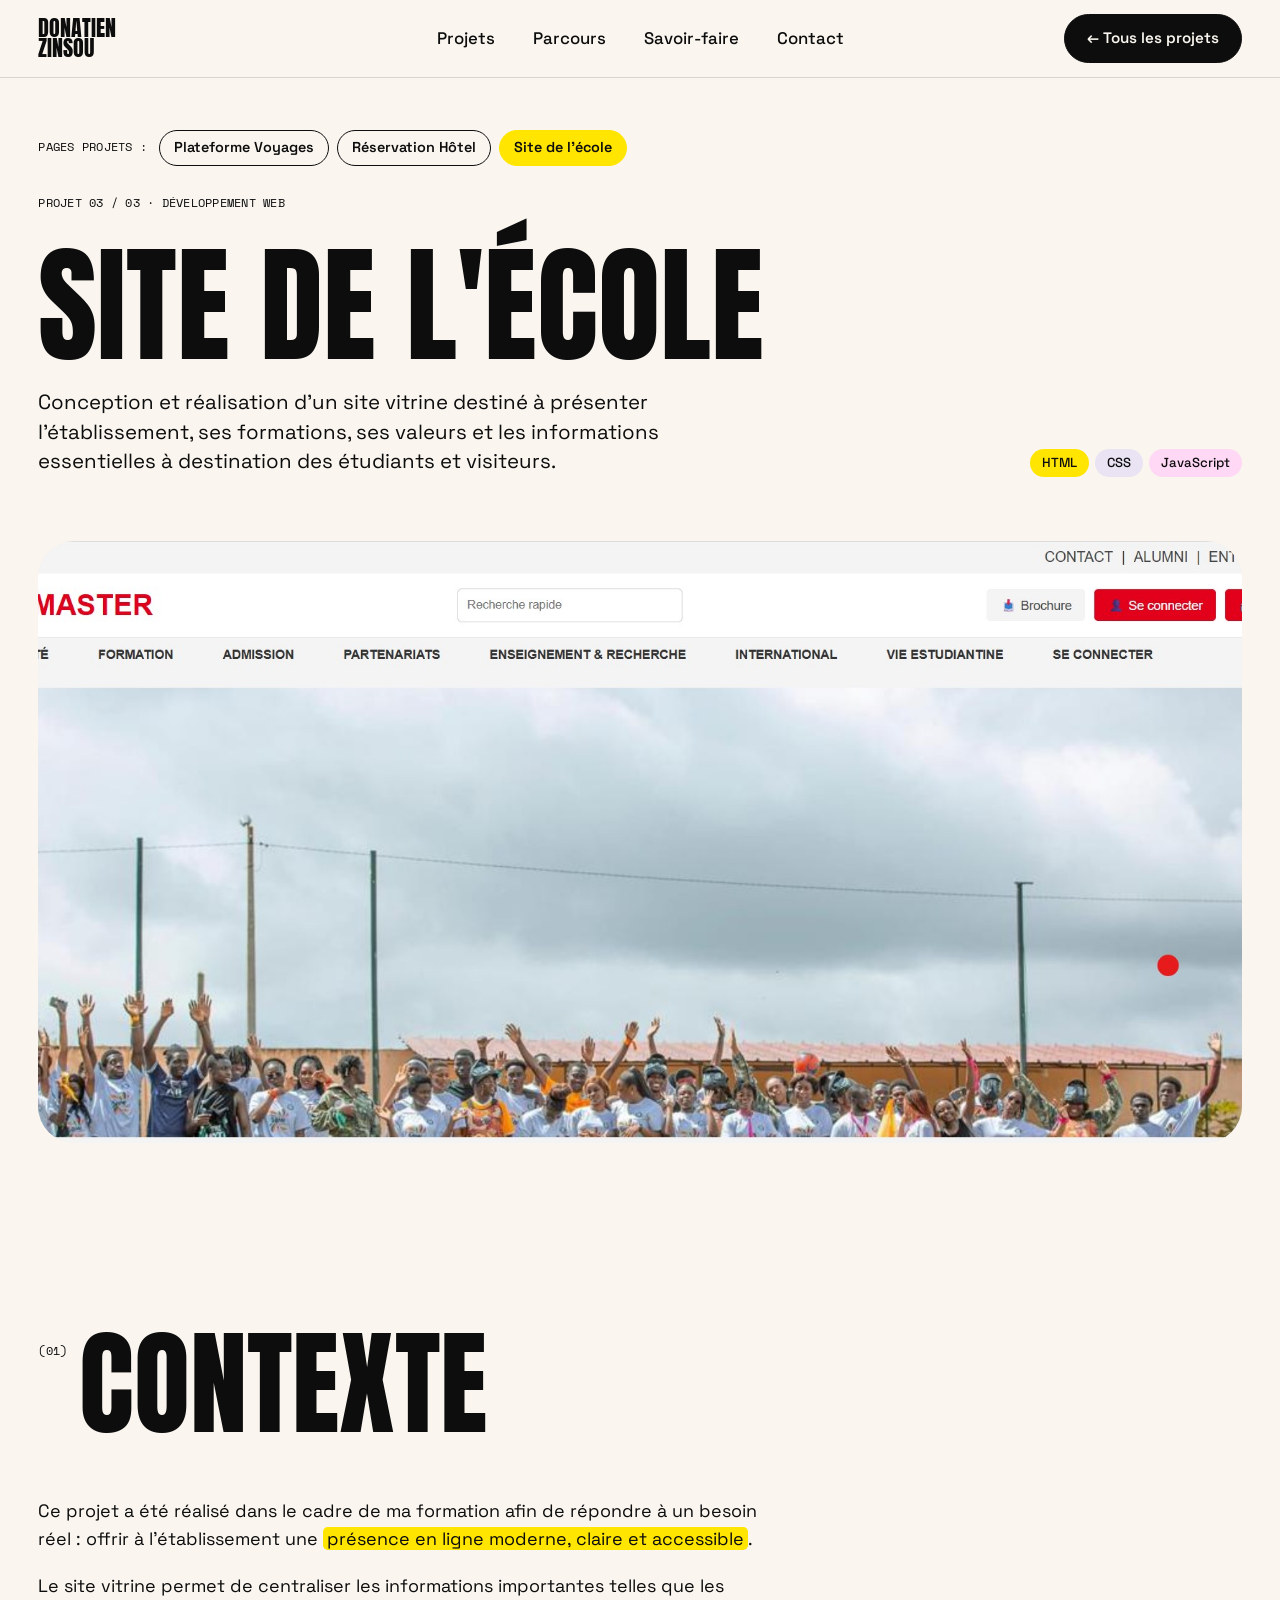
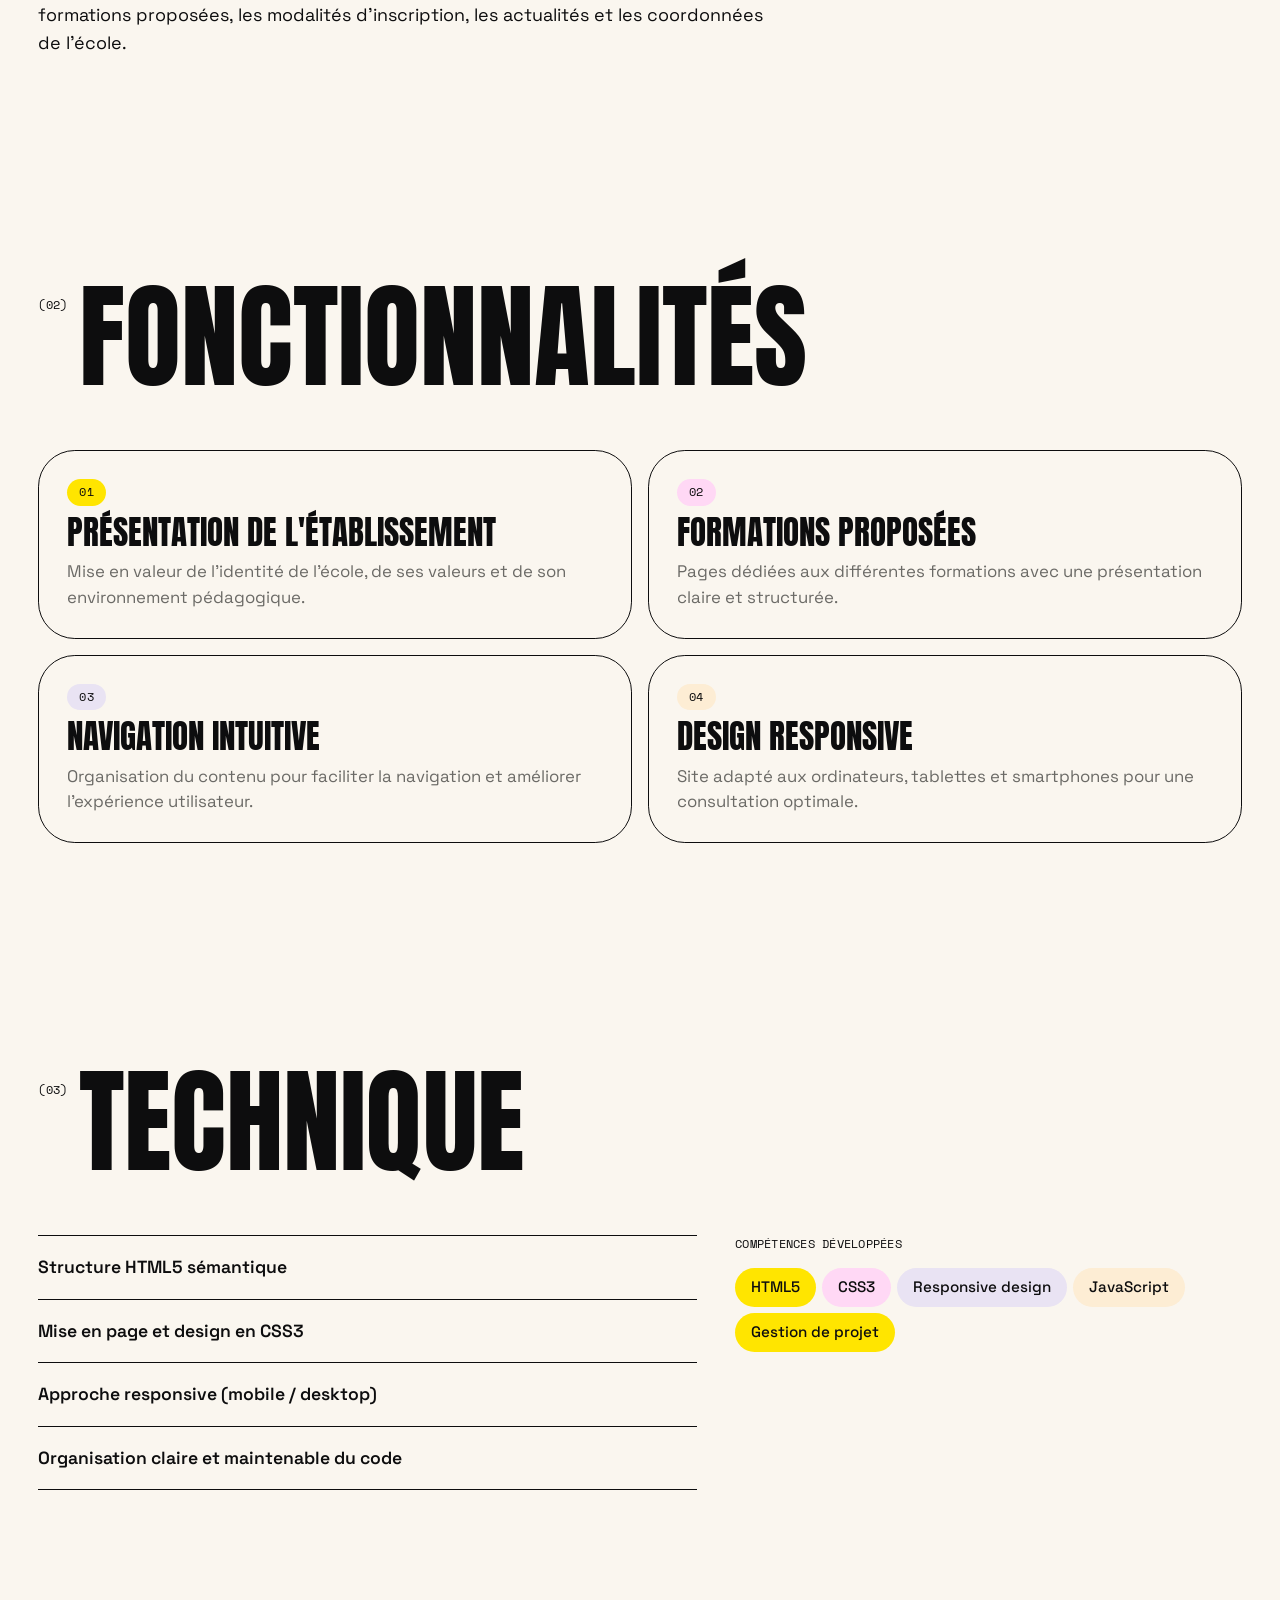
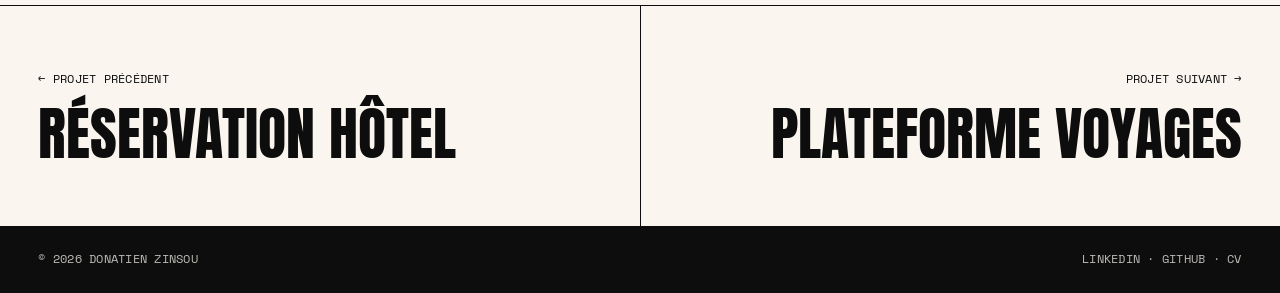
==== commit a8d9ed15: "Ajout des liens vers les pages projets dans la navigation" ====
--- a/projects/ecole.html
+++ b/projects/ecole.html
@@ -41,6 +41,12 @@
     <main>
 
         <section class="p-hero">
+            <nav class="p-switch" aria-label="Pages projets">
+                <span class="mono">Pages projets :</span>
+                <a href="voyages.html">Plateforme Voyages</a>
+                <a href="hotel.html">Réservation Hôtel</a>
+                <a href="ecole.html" aria-current="page">Site de l'école</a>
+            </nav>
             <p class="mono">Projet 03 / 03 · Développement web</p>
             <h1 class="p-title">Site de l'école</h1>
 
--- a/assets/Css/studio.css
+++ b/assets/Css/studio.css
@@ -1324,12 +1324,44 @@
 
 /* ---------- Pages projets ---------- */
 
+/* Barre « Pages projets » : la page courante est surlignée */
+.p-switch {
+    display: flex;
+    flex-wrap: wrap;
+    align-items: center;
+    gap: 8px;
+    margin-bottom: 28px;
+}
+
+.p-switch .mono {
+    margin-right: 4px;
+}
+
+.p-switch a {
+    padding: 6px 14px;
+    font-size: 0.9rem;
+    font-weight: 600;
+    border: 1.5px solid var(--black);
+    border-radius: 99rem;
+    transition: background 0.2s, color 0.2s;
+}
+
+.p-switch a:hover {
+    color: var(--cream);
+    background: var(--black);
+}
+
+.p-switch a[aria-current="page"] {
+    background: var(--yellow);
+    border-color: var(--yellow);
+}
+
 .p-hero {
     padding: 130px var(--pad) clamp(48px, 6vw, 80px);
 }
 
 .p-title {
-    margin: 18px 0 24px;
+    margin: 34px 0 24px;
     font-family: var(--display);
     font-weight: 400;
     font-size: clamp(3.4rem, 10vw, 10rem);
